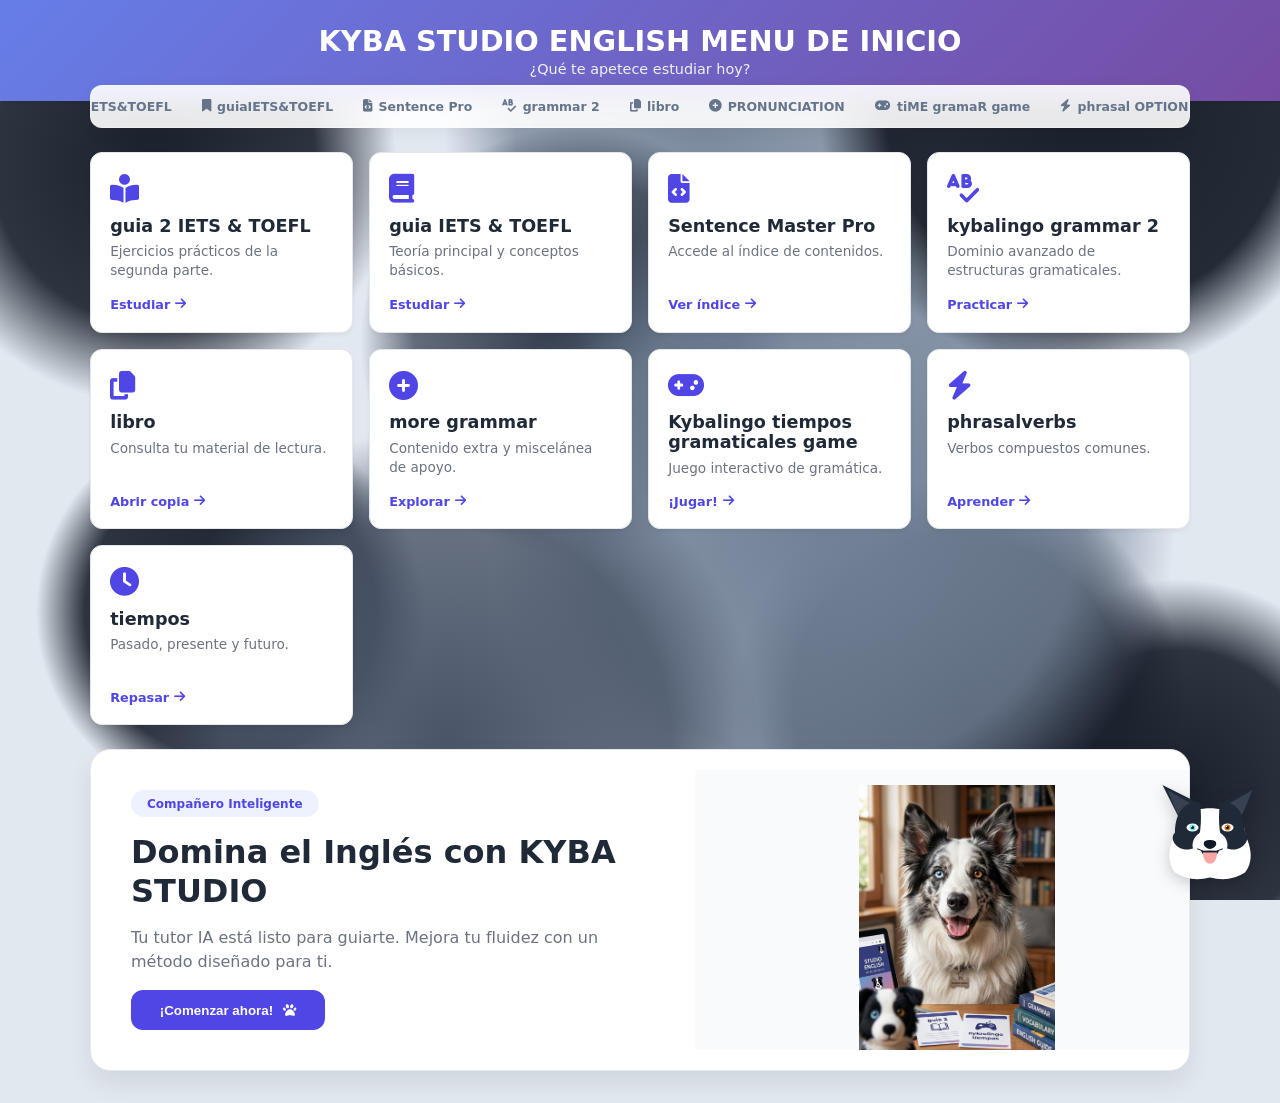
==== index.html @ 7c0a39fb "Update index.html" ====
<!DOCTYPE html>
<html lang="es">
<head>
    <meta charset="UTF-8">
    <meta name="viewport" content="width=device-width, initial-scale=1.0, user-scalable=yes">
    <title>KYBA STUDIO ENGLISH - Inicio</title>
    <link rel="stylesheet" href="https://cdnjs.cloudflare.com/ajax/libs/font-awesome/6.4.0/css/all.min.css">
    
    <style>
        :root {
            --primary: #4f46e5;
            --primary-hover: #4338ca;
            --bg-gradient: linear-gradient(135deg, #667eea 0%, #764ba2 100%);
            --card-bg: #ffffff;
            --text-color: #1f2937;
            --text-muted: #6b7280;
        }

        body {
            font-family: 'Segoe UI', system-ui, -apple-system, sans-serif;
            margin: 0;
            padding: 0;
            display: flex;
            flex-direction: column;
            align-items: center;
            min-height: 100vh;
            
            /* --- FONDO PELAJE BLUE MERLE --- */
            background-color: #e2e8f0;
            background-image: 
                radial-gradient(circle at 12% 18%, rgba(26, 32, 44, 1) 0%, rgba(26, 32, 44, 0.9) 12%, transparent 18%),
                radial-gradient(circle at 35% 82%, rgba(74, 85, 104, 1) 0%, rgba(74, 85, 104, 0.8) 20%, transparent 28%),
                radial-gradient(circle at 85% 12%, rgba(26, 32, 44, 1) 0%, rgba(26, 32, 44, 0.95) 15%, transparent 20%),
                radial-gradient(circle at 65% 58%, rgba(113, 128, 150, 1) 0%, rgba(113, 128, 150, 0.8) 25%, transparent 35%),
                radial-gradient(circle at 92% 88%, rgba(26, 32, 44, 1) 0%, rgba(26, 32, 44, 0.9) 10%, transparent 15%),
                radial-gradient(circle at 45% 38%, rgba(45, 55, 72, 1) 0%, rgba(45, 55, 72, 0.7) 18%, transparent 24%),
                radial-gradient(circle at 18% 68%, rgba(26, 32, 44, 1) 0%, rgba(26, 32, 44, 0.9) 12%, transparent 16%),
                radial-gradient(circle at 55% 15%, rgba(113, 128, 150, 0.9) 0%, rgba(113, 128, 150, 0.7) 18%, transparent 25%),
                radial-gradient(circle at 75% 78%, rgba(26, 32, 44, 1) 0%, rgba(26, 32, 44, 0.85) 14%, transparent 19%);
            background-attachment: fixed;
            background-size: cover;
        }

        header {
            background: var(--bg-gradient);
            color: white;
            width: 100%;
            text-align: center;
            padding: 1.5rem 1rem;
            box-shadow: 0 2px 4px rgba(0, 0, 0, 0.1);
        }

        header h1 { margin: 0; font-size: 1.8rem; font-weight: 800; }
        header p { margin: 0.2rem 0 0; opacity: 0.9; font-size: 0.9rem; }

        main {
            max-width: 1100px;
            width: 95%;
            margin: -1rem auto 2rem auto;
            display: flex;
            flex-direction: column;
            gap: 1.5rem;
        }

        .tabs-menu {
            display: flex;
            flex-wrap: nowrap;
            justify-content: center;
            background: rgba(255, 255, 255, 0.9);
            padding: 6px;
            border-radius: 12px;
            box-shadow: 0 4px 15px rgba(0, 0, 0, 0.05);
            overflow-x: auto;
            gap: 4px;
            -webkit-overflow-scrolling: touch; 
            backdrop-filter: blur(8px);
            border: 1px solid rgba(255, 255, 255, 0.3);
            scrollbar-width: none;
        }

        .tabs-menu::-webkit-scrollbar { display: none; }

        .tab-link {
            text-align: center;
            padding: 6px 12px;
            text-decoration: none;
            color: #64748b;
            font-weight: 700;
            border-radius: 8px;
            transition: all 0.2s cubic-bezier(0.4, 0, 0.2, 1);
            white-space: nowrap;
            display: flex;
            align-items: center;
            justify-content: center;
            gap: 0.4rem;
            font-size: 0.78rem;
            border: 1px solid transparent;
        }

        .tab-link:hover, .tab-link:active { 
            background: rgba(79, 70, 229, 0.05); 
            color: var(--primary); 
        }

        .tab-link.active { 
            background: white; 
            color: var(--primary); 
            box-shadow: 0 2px 8px rgba(0,0,0,0.1);
            border-color: #e2e8f0;
        }

        .grid-container {
            display: grid;
            grid-template-columns: repeat(auto-fill, minmax(240px, 1fr));
            gap: 1rem;
        }

        .card {
            background: white;
            border-radius: 12px;
            padding: 1.2rem;
            text-decoration: none;
            color: var(--text-color);
            box-shadow: 0 2px 4px rgba(0, 0, 0, 0.05);
            transition: all 0.2s ease;
            display: flex;
            flex-direction: column;
            justify-content: space-between;
            border: 1px solid #e5e7eb;
            min-height: 140px;
        }

        .card:hover { 
            transform: translateY(-4px); 
            box-shadow: 0 10px 15px rgba(0, 0, 0, 0.1);
        }

        .card-icon { font-size: 1.8rem; color: var(--primary); margin-bottom: 0.6rem; }
        .card h3 { margin: 0; font-size: 1.1rem; }
        .card p { color: var(--text-muted); font-size: 0.85rem; margin: 0.4rem 0 1rem; line-height: 1.4; }
        .card-footer { font-size: 0.8rem; font-weight: 700; color: var(--primary); display: flex; align-items: center; gap: 0.3rem; }

        .promo-banner {
            background: white;
            border-radius: 20px;
            display: flex;
            align-items: center;
            overflow: hidden;
            box-shadow: 0 12px 25px rgba(0, 0, 0, 0.08);
            border: 1px solid #e5e7eb;
            min-height: 280px;
        }

        .promo-content {
            padding: 2.5rem;
            flex: 1;
            display: flex;
            flex-direction: column;
            gap: 1rem;
        }

        .promo-tag {
            background: #eef2ff;
            color: var(--primary);
            padding: 0.4rem 1rem;
            border-radius: 50px;
            font-size: 0.75rem;
            font-weight: 800;
            width: fit-content;
        }

        .promo-content h2 { margin: 0; font-size: 2rem; color: var(--text-color); line-height: 1.2; }
        .promo-content p { color: var(--text-muted); font-size: 1rem; line-height: 1.5; margin: 0; }

        .promo-btn {
            background: var(--primary);
            color: white;
            padding: 0.8rem 1.8rem;
            border-radius: 12px;
            text-decoration: none;
            font-weight: 700;
            display: inline-flex;
            align-items: center;
            gap: 0.6rem;
            width: fit-content;
            transition: transform 0.2s, background 0.3s;
            cursor: pointer;
            border: none;
        }

        .promo-btn:active { transform: scale(0.95); }

        .promo-image {
            flex: 0 0 45%;
            height: 280px;
            max-height: 280px;
            background: #f8fafc;
            display: flex;
            align-items: center;
            justify-content: center;  /* Mejora la centralización horizontal del contenedor */
            overflow: hidden; 
            position: relative;
        }

        .slide-container {
            display: flex;
            width: 100%;
            height: 100%;
            animation: slide 8s infinite ease-in-out;
        }

        .slide-container img {
            width: 100%;
            height: 100%;
            object-fit: contain;
            padding: 15px;
            flex-shrink: 0; 
            max-width: 100%; 
            max-height: 100%;
            transition: all 0.2s ease;
        }

        /* --- MEJORA EXCLUSIVA PARA kybalingo2.PNG: adaptación perfecta y centrado total --- */
        .slide-container img[src*="kybalingo2.PNG"] {
    padding: 0 !important;
    object-fit: contain !important;
    object-position: center center !important;
    width: 100% !important;
    height: 100% !important;
    display: block;
    margin: 0 auto;
    background: transparent;
    transform: scale(0.96) translateX(-50px); /* Añade translateX para mover a la izquierda */
}

        /* Refuerzo en móviles para que la imagen se vea siempre centrada y con tamaño ideal */
        @media (max-width: 768px) {
            .slide-container img[src*="kybalingo2.PNG"] {
                transform: scale(0.96);       /* Pequeño respiro en pantallas pequeñas, mantiene enfoque */
                object-fit: contain;
                padding: 0;
                margin-left: -35px;
            }
            .promo-image {
                justify-content: center;
                align-items: center;
            }
        }

        @keyframes slide {
            0%, 45% { transform: translateX(0); } 
            50%, 95% { transform: translateX(-100%); } 
            100% { transform: translateX(0); } 
        }

        @media (max-width: 768px) {
            .promo-banner { flex-direction: column; }
            .promo-image { width: 100%; height: 220px; order: -1; justify-content: center; }
            .promo-content { padding: 2rem; text-align: center; align-items: center; }
            .tabs-menu { justify-content: flex-start; }
            .mascot-container { width: 80px; height: 80px; bottom: 10px; right: 10px; }
        }

        /* --- ANIMACIONES MASCOTA --- */
        .mascot-container {
            position: fixed;
            bottom: 20px;
            right: 20px;
            width: 100px;
            height: 100px;
            z-index: 1000;
            cursor: pointer;
            transition: transform 0.2s;
            -webkit-tap-highlight-color: transparent;
        }
        
        .dog-svg { width: 100%; height: 100%; filter: drop-shadow(0 4px 8px rgba(0,0,0,0.2)); }
        .dog-head { animation: breathe 4s ease-in-out infinite; transform-origin: center bottom; }
        
        @keyframes breathe { 0%, 100% { transform: translateY(0); } 50% { transform: translateY(-4px); } }
        
        /* Animación de ladrido visual */
        @keyframes bark-anim {
            0% { transform: scale(1); }
            25% { transform: scale(1.1) rotate(-5deg); }
            50% { transform: scale(1.1) rotate(5deg); }
            100% { transform: scale(1); }
        }

        .barking { animation: bark-anim 0.2s ease-in-out 2 !important; }

        .speech-bubble {
            position: absolute; top: -45px; right: 10px; background: white; padding: 8px 12px;
            border-radius: 15px; border-bottom-right-radius: 2px; font-size: 12px; font-weight: 800;
            color: var(--primary); box-shadow: 0 4px 10px rgba(0,0,0,0.1); opacity: 0;
            transition: 0.3s ease; white-space: nowrap; pointer-events: none; border: 1px solid #e5e7eb;
        }
        .mascot-container:hover .speech-bubble, .mascot-container.active-mobile .speech-bubble { 
            opacity: 1; transform: translateY(-5px); 
        }
    </style>
</head>
<body>

    <audio id="barkSound" src="https://www.myinstants.com/media/sounds/dog-bark.mp3" preload="auto"></audio>

    <header>
        <h1>KYBA STUDIO ENGLISH MENU DE INICIO</h1>
        <p>¿Qué te apetece estudiar hoy?</p>
    </header>

    <main>
        <nav class="tabs-menu">
            <a href="index.html" class="tab-link active"><i class="fas fa-home"></i> inicio</a>
            <a href="guia 2.html" class="tab-link"><i class="fas fa-book"></i> guia2IETS&TOEFL</a>
            <a href="guia.html" class="tab-link"><i class="fas fa-bookmark"></i> guiaIETS&TOEFL</a>
            <a href="Sentence Master Pro.html" class="tab-link"><i class="fas fa-file-code"></i> Sentence Pro</a>
            <a href="kybalingo grammar 2.html" class="tab-link"><i class="fas fa-spell-check"></i> grammar 2</a>
            <a href="libro - copia.html" class="tab-link"><i class="fas fa-copy"></i> libro</a>
            <a href="more grammar.html" class="tab-link"><i class="fas fa-plus-circle"></i> PRONUNCIATION</a>
            <a href="nykrolingo tiempos gramaticales.html" class="tab-link"><i class="fas fa-gamepad"></i>tiME gramaR game</a>
            <a href="phrasalverbs.html" class="tab-link"><i class="fas fa-bolt"></i> phrasal OPTION GAME</a>
            <a href="tiempos.html" class="tab-link"><i class="fas fa-clock"></i> tiempos</a>
        </nav>

        <div class="grid-container">
            <a href="guia 2.html" class="card">
                <div>
                    <div class="card-icon"><i class="fas fa-book-reader"></i></div>
                    <h3>guia 2 IETS & TOEFL</h3>
                    <p>Ejercicios prácticos de la segunda parte.</p>
                </div>
                <div class="card-footer">Estudiar <i class="fas fa-arrow-right"></i></div>
            </a>

            <a href="guia.html" class="card">
                <div>
                    <div class="card-icon"><i class="fas fa-book"></i></div>
                    <h3>guia IETS & TOEFL</h3>
                    <p>Teoría principal y conceptos básicos.</p>
                </div>
                <div class="card-footer">Estudiar <i class="fas fa-arrow-right"></i></div>
            </a>

            <a href="index.html" class="card">
                <div>
                    <div class="card-icon"><i class="fas fa-file-code"></i></div>
                    <h3>Sentence Master Pro</h3>
                    <p>Accede al índice de contenidos.</p>
                </div>
                <div class="card-footer">Ver índice <i class="fas fa-arrow-right"></i></div>
            </a>

            <a href="kybalingo grammar 2.html" class="card">
                <div>
                    <div class="card-icon"><i class="fas fa-spell-check"></i></div>
                    <h3>kybalingo grammar 2</h3>
                    <p>Dominio avanzado de estructuras gramaticales.</p>
                </div>
                <div class="card-footer">Practicar <i class="fas fa-arrow-right"></i></div>
            </a>

            <a href="libro - copia.html" class="card">
                <div>
                    <div class="card-icon"><i class="fas fa-copy"></i></div>
                    <h3>libro</h3>
                    <p>Consulta tu material de lectura.</p>
                </div>
                <div class="card-footer">Abrir copia <i class="fas fa-arrow-right"></i></div>
            </a>

            <a href="more grammar.html" class="card">
                <div>
                    <div class="card-icon"><i class="fas fa-plus-circle"></i></div>
                    <h3>more grammar</h3>
                    <p>Contenido extra y miscelánea de apoyo.</p>
                </div>
                <div class="card-footer">Explorar <i class="fas fa-arrow-right"></i></div>
            </a>

            <a href="nykrolingo tiempos gramaticales.html" class="card">
                <div>
                    <div class="card-icon"><i class="fas fa-gamepad"></i></div>
                    <h3>Kybalingo tiempos gramaticales game</h3>
                    <p>Juego interactivo de gramática.</p>
                </div>
                <div class="card-footer">¡Jugar! <i class="fas fa-arrow-right"></i></div>
            </a>

            <a href="phrasalverbs.html" class="card">
                <div>
                    <div class="card-icon"><i class="fas fa-bolt"></i></div>
                    <h3>phrasalverbs</h3>
                    <p>Verbos compuestos comunes.</p>
                </div>
                <div class="card-footer">Aprender <i class="fas fa-arrow-right"></i></div>
            </a>
            
            <a href="tiempos.html" class="card">
                <div>
                    <div class="card-icon"><i class="fas fa-clock"></i></div>
                    <h3>tiempos</h3>
                    <p>Pasado, presente y futuro.</p>
                </div>
                <div class="card-footer">Repasar <i class="fas fa-arrow-right"></i></div>
            </a>
        </div>

        <section class="promo-banner">
            <div class="promo-content">
                <span class="promo-tag">Compañero Inteligente</span>
                <h2>Domina el Inglés con <strong>KYBA STUDIO</strong></h2>
                <p>Tu tutor IA está listo para guiarte. Mejora tu fluidez con un método diseñado para ti.</p>
                <button onclick="handleBark(event)" class="promo-btn">
                    ¡Comenzar ahora! <i class="fas fa-paw"></i>
                </button>
            </div>
            <div class="promo-image">
                <div class="slide-container">
                    <img src="kybalingo.png" alt="Nykro Tutor 1">
                    <img src="kybalingo2.PNG" alt="Nykro Tutor 2 - Kyba Studio">
                </div>
            </div>
        </section>
    </main>

    <div class="mascot-container" id="mascot" onclick="handleBark(null)" ontouchstart="handleBark(null)">
        <div class="speech-bubble" id="bubble">Woof! Let's go! 🐾</div>
        <svg class="dog-svg" viewBox="0 0 200 200" xmlns="http://www.w3.org/2000/svg">
            <g class="dog-head" id="dogHead">
                <path d="M 25,120 Q 10,160 30,185 Q 60,205 100,195 Q 140,205 170,185 Q 190,160 175,120 C 150,160 50,160 25,120 Z" fill="#ffffff" />
                <path d="M 45,90 L 5,10 L 85,50 Z" fill="#1f2937" /><path d="M 40,80 L 15,20 L 75,55 Z" fill="#374151" />
                <path d="M 155,90 L 195,10 L 115,50 Z" fill="#1f2937" /><path d="M 160,80 L 185,20 L 125,55 Z" fill="#374151" />
                <path d="M 30,105 C 15,140 30,175 100,175 C 170,175 185,140 170,105 C 170,40 30,40 30,105 Z" fill="#ffffff" />
                <path d="M 30,105 C 15,120 40,150 70,135 C 80,120 85,85 80,45 C 50,40 30,65 30,105 Z" fill="#1f2937" />
                <path d="M 170,105 C 185,120 160,150 130,135 C 120,120 115,85 120,45 C 150,40 170,65 170,105 Z" fill="#1f2937" />
                <ellipse cx="65" cy="95" rx="12" ry="8" fill="#ffffff" /><circle cx="65" cy="95" r="6" fill="#67e8f9" /><circle cx="65" cy="95" r="3" fill="#000000" /><circle cx="63" cy="93" r="1.5" fill="#ffffff" />
                <ellipse cx="135" cy="95" rx="12" ry="8" fill="#ffffff" /><circle cx="135" cy="95" r="6" fill="#d97706" /><circle cx="135" cy="95" r="3" fill="#000000" /><circle cx="133" cy="93" r="1.5" fill="#ffffff" />
                <ellipse cx="100" cy="130" rx="35" ry="30" fill="#ffffff" />
                <path d="M 88,125 C 88,118 112,118 112,125 C 115,132 105,138 100,138 C 95,138 85,132 88,125 Z" fill="#111827" />
                <path d="M 82,142 C 90,160 110,160 118,142 Z" fill="#1f2937" /><path d="M 86,145 C 86,175 114,175 114,145 Z" fill="#fca5a5" />
                <path d="M 75,138 Q 88,145 100,142 Q 112,145 125,138" fill="none" stroke="#111827" stroke-width="2" stroke-linecap="round" />
            </g>
        </svg>
    </div>

    <script>
        function handleBark(event) {
            if(event) event.preventDefault();

            const audio = document.getElementById('barkSound');
            const mascot = document.getElementById('mascot');
            const bubble = document.getElementById('bubble');
            
            audio.currentTime = 0;
            audio.play().catch(e => console.log("Interacción requerida para audio"));

            mascot.classList.add('barking');
            mascot.classList.add('active-mobile');
            bubble.style.opacity = '1';
            bubble.innerText = "Woof! Woof! 🐾";

            setTimeout(() => {
                mascot.classList.remove('barking');
                setTimeout(() => {
                    mascot.classList.remove('active-mobile');
                    bubble.style.opacity = '';
                    bubble.innerText = "Ready? 🤓🐾";
                    
                    if(event) {
                        window.location.href = "nykrolingo tiempos gramaticales.html";
                    }
                }, 1000);
            }, 400);
        }

        const tabsMenu = document.querySelector('.tabs-menu');
        let isDown = false;
        let scrollLeft;
        let startX;

        if(tabsMenu) {
            tabsMenu.addEventListener('mousedown', (e) => {
                isDown = true;
                startX = e.pageX - tabsMenu.offsetLeft;
                scrollLeft = tabsMenu.scrollLeft;
            });
            tabsMenu.addEventListener('mouseleave', () => isDown = false);
            tabsMenu.addEventListener('mouseup', () => isDown = false);
            tabsMenu.addEventListener('mousemove', (e) => {
                if (!isDown) return;
                e.preventDefault();
                const x = e.pageX - tabsMenu.offsetLeft;
                const walk = (x - startX) * 2;
                tabsMenu.scrollLeft = scrollLeft - walk;
            });
        }
    </script>
</body>
</html>
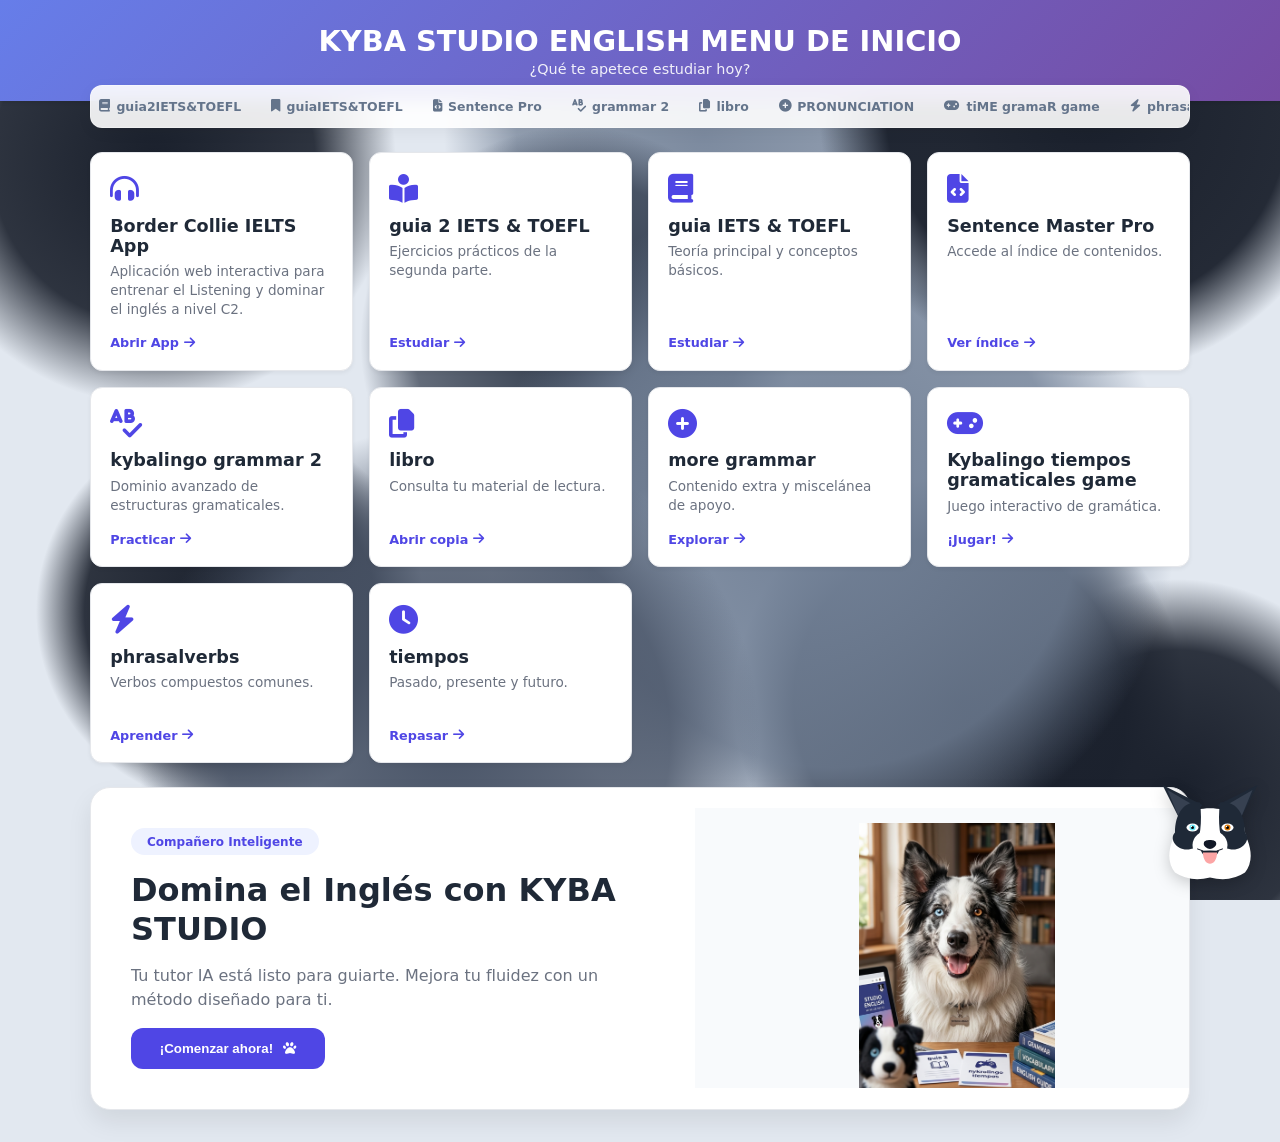
==== commit 30461015: "Update index.html" ====
--- a/index.html
+++ b/index.html
@@ -197,7 +197,7 @@
             background: #f8fafc;
             display: flex;
             align-items: center;
-            justify-content: center;  /* Mejora la centralización horizontal del contenedor */
+            justify-content: center;
             overflow: hidden; 
             position: relative;
         }
@@ -220,26 +220,24 @@
             transition: all 0.2s ease;
         }
 
-        /* --- MEJORA EXCLUSIVA PARA kybalingo2.PNG: adaptación perfecta y centrado total --- */
         .slide-container img[src*="kybalingo2.PNG"] {
-    padding: 0 !important;
-    object-fit: contain !important;
-    object-position: center center !important;
-    width: 100% !important;
-    height: 100% !important;
-    display: block;
-    margin: 0 auto;
-    background: transparent;
-    transform: scale(0.96) translateX(-50px); /* Añade translateX para mover a la izquierda */
-}
-
-        /* Refuerzo en móviles para que la imagen se vea siempre centrada y con tamaño ideal */
+            padding: 0 !important;
+            object-fit: contain !important;
+            object-position: center center !important;
+            width: 100% !important;
+            height: 100% !important;
+            display: block;
+            margin: 0 auto;
+            background: transparent;
+            transform: scale(0.96) translateX(-50px);
+        }
+
         @media (max-width: 768px) {
             .slide-container img[src*="kybalingo2.PNG"] {
-                transform: scale(0.96);       /* Pequeño respiro en pantallas pequeñas, mantiene enfoque */
+                transform: scale(0.96);
                 object-fit: contain;
                 padding: 0;
-                margin-left: -35px;
+                margin-left: -50px;
             }
             .promo-image {
                 justify-content: center;
@@ -279,7 +277,6 @@
         
         @keyframes breathe { 0%, 100% { transform: translateY(0); } 50% { transform: translateY(-4px); } }
         
-        /* Animación de ladrido visual */
         @keyframes bark-anim {
             0% { transform: scale(1); }
             25% { transform: scale(1.1) rotate(-5deg); }
@@ -312,6 +309,7 @@
     <main>
         <nav class="tabs-menu">
             <a href="index.html" class="tab-link active"><i class="fas fa-home"></i> inicio</a>
+            <a href="border-collie-ielts/index.html" class="tab-link"><i class="fas fa-headphones"></i> IELTS C2 App</a>
             <a href="guia 2.html" class="tab-link"><i class="fas fa-book"></i> guia2IETS&TOEFL</a>
             <a href="guia.html" class="tab-link"><i class="fas fa-bookmark"></i> guiaIETS&TOEFL</a>
             <a href="Sentence Master Pro.html" class="tab-link"><i class="fas fa-file-code"></i> Sentence Pro</a>
@@ -324,6 +322,14 @@
         </nav>
 
         <div class="grid-container">
+            <a href="border-collie-ielts/index.html" class="card">
+                <div>
+                    <div class="card-icon"><i class="fas fa-headphones-alt"></i></div>
+                    <h3>Border Collie IELTS App</h3>
+                    <p>Aplicación web interactiva para entrenar el Listening y dominar el inglés a nivel C2.</p>
+                </div>
+                <div class="card-footer">Abrir App <i class="fas fa-arrow-right"></i></div>
+            </a>
             <a href="guia 2.html" class="card">
                 <div>
                     <div class="card-icon"><i class="fas fa-book-reader"></i></div>
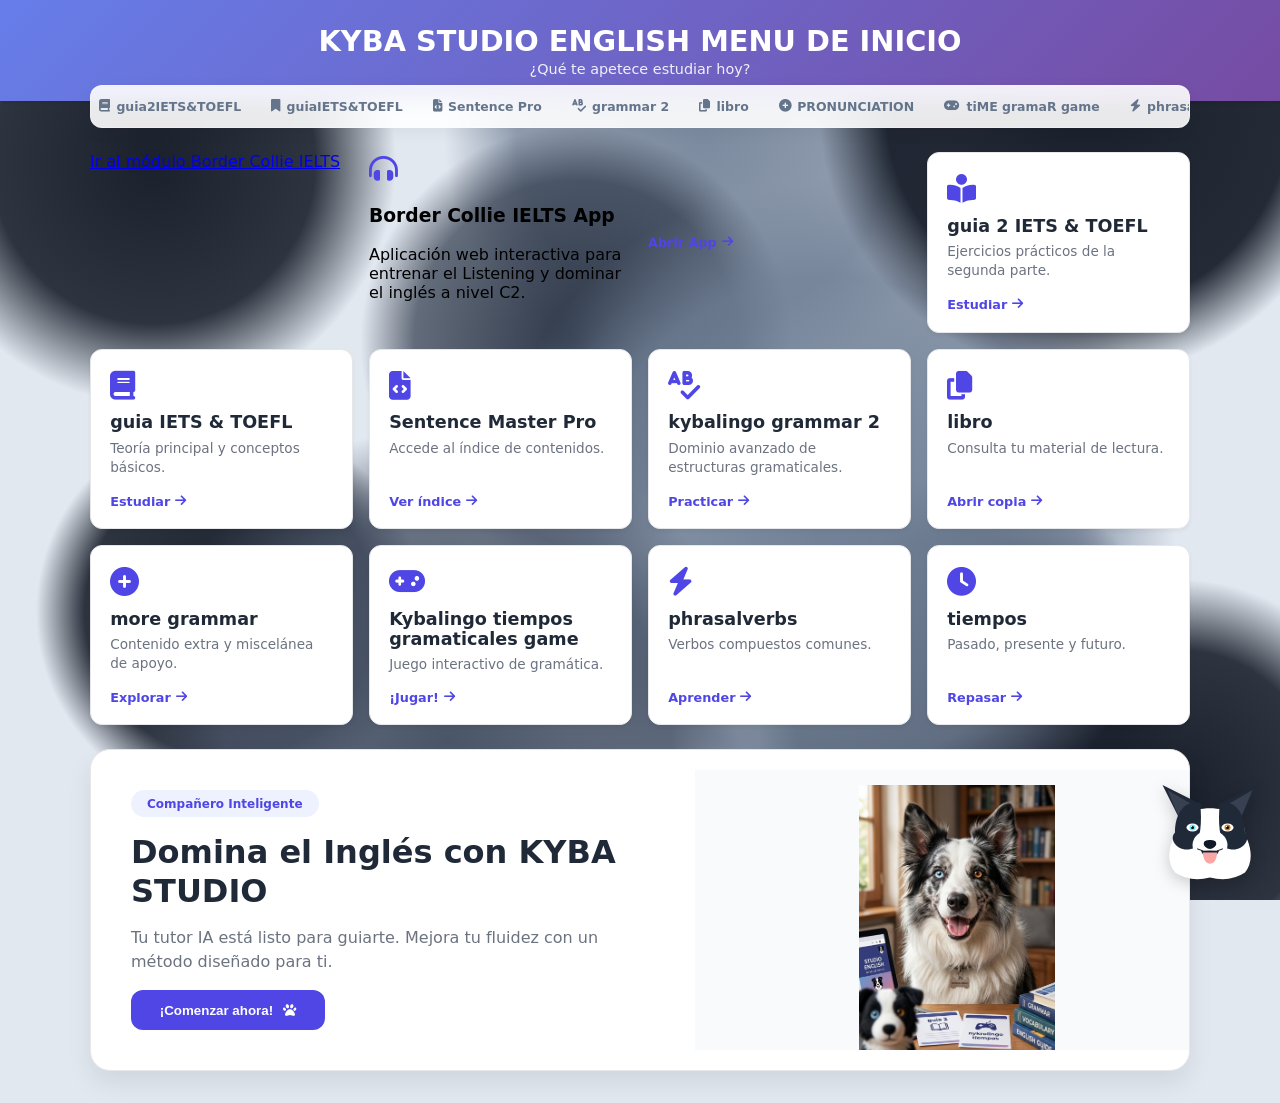
==== commit 2e789874: "Update index.html" ====
--- a/index.html
+++ b/index.html
@@ -322,7 +322,7 @@
         </nav>
 
         <div class="grid-container">
-            <a href="border-collie-ielts/index.html" class="card">
+           <a href="border-collie-ielts/dist/index.html">Ir al módulo Border Collie IELTS</a>
                 <div>
                     <div class="card-icon"><i class="fas fa-headphones-alt"></i></div>
                     <h3>Border Collie IELTS App</h3>
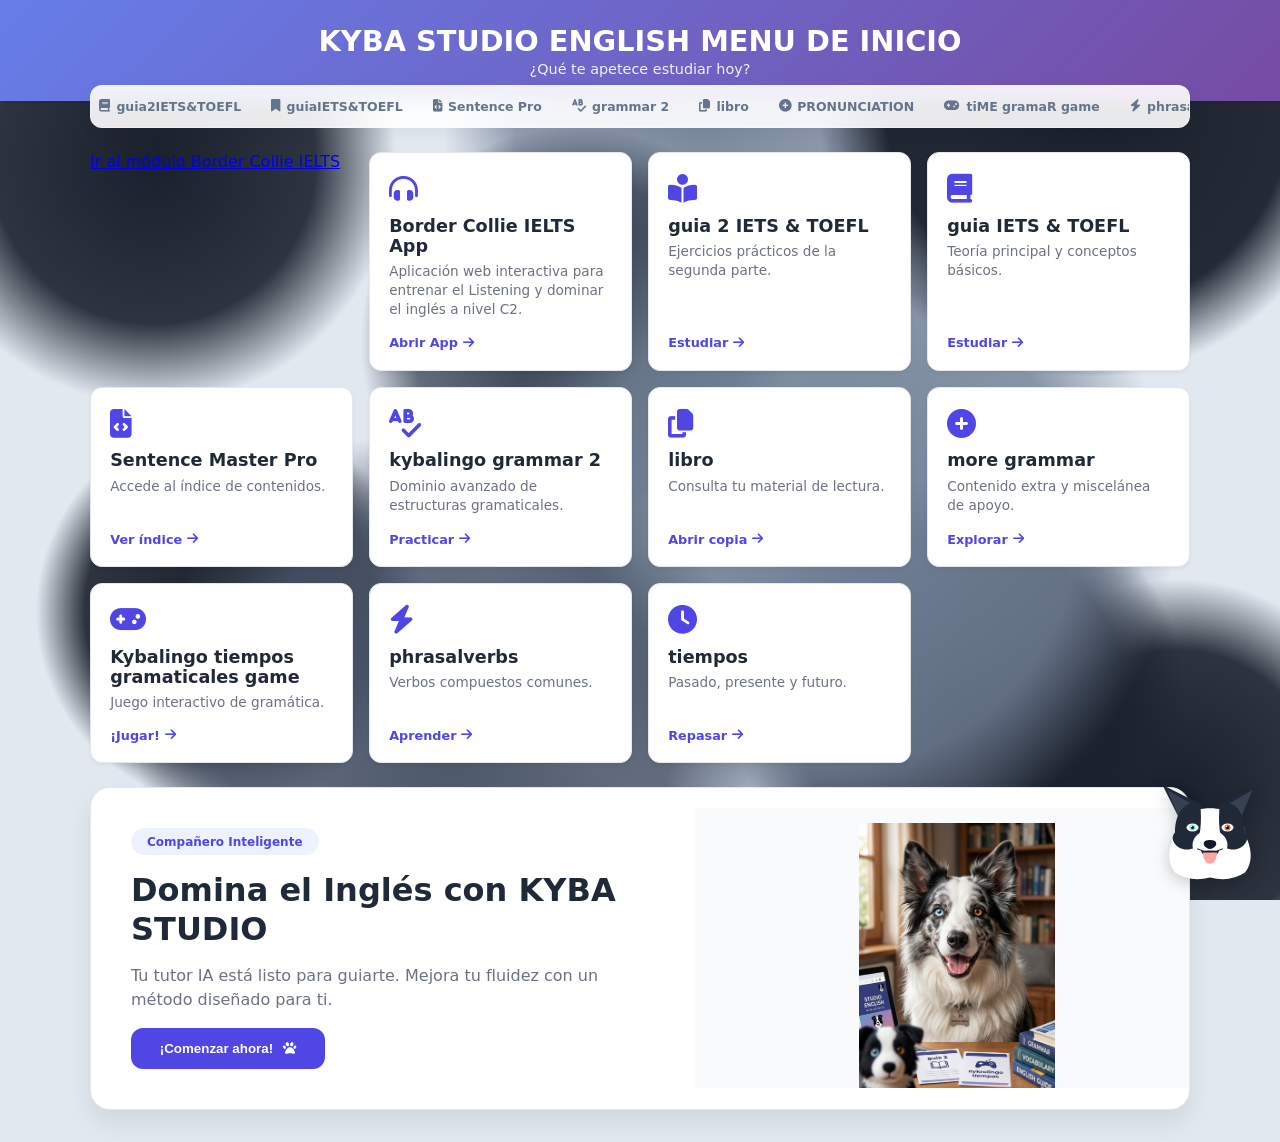
==== commit da88eb49: "Update index.html" ====
--- a/index.html
+++ b/index.html
@@ -322,7 +322,10 @@
         </nav>
 
         <div class="grid-container">
-           <a href="border-collie-ielts/dist/index.html">Ir al módulo Border Collie IELTS</a>
+            <a href="https://ais-pre-epwscubag3ck57j2hk263q-703110320938.us-east1.run.app" target="_blank">
+  Ir al módulo Border Collie IELTS
+</a>
+            <a href="index.html" class="card">
                 <div>
                     <div class="card-icon"><i class="fas fa-headphones-alt"></i></div>
                     <h3>Border Collie IELTS App</h3>
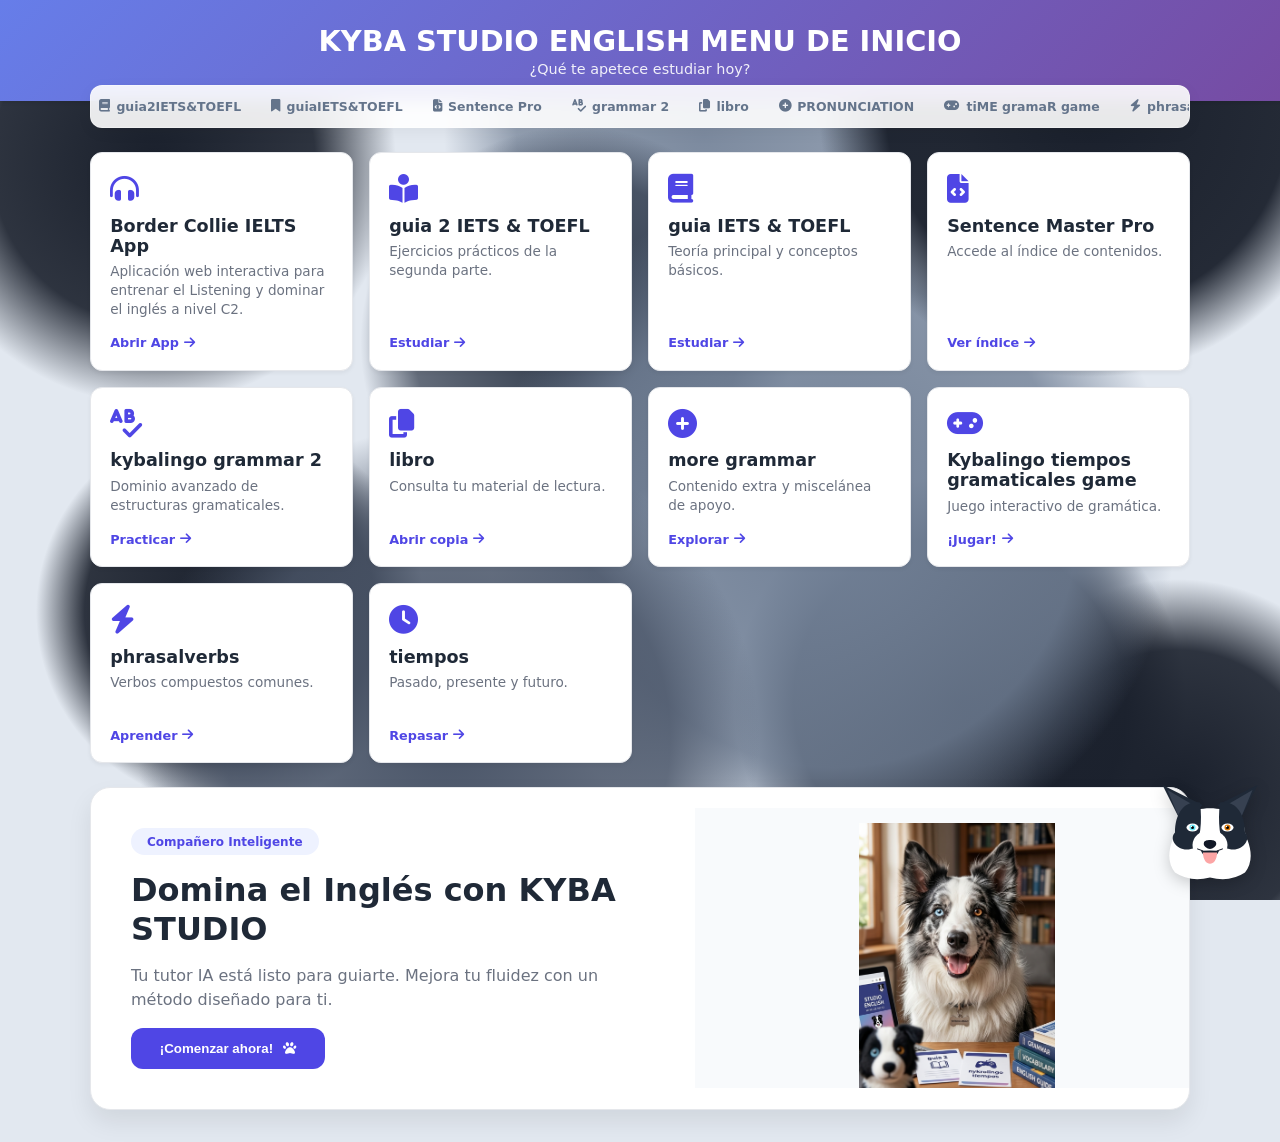
==== commit 372f6d16: "Update index.html" ====
--- a/index.html
+++ b/index.html
@@ -309,7 +309,10 @@
     <main>
         <nav class="tabs-menu">
             <a href="index.html" class="tab-link active"><i class="fas fa-home"></i> inicio</a>
-            <a href="border-collie-ielts/index.html" class="tab-link"><i class="fas fa-headphones"></i> IELTS C2 App</a>
+            
+            <!-- ENLACE MODIFICADO A LA CARPETA LOCAL -->
+            <a href="border-collie-ielts/index.html" target="_blank" class="tab-link"><i class="fas fa-headphones"></i> IELTS C2 App</a>
+            
             <a href="guia 2.html" class="tab-link"><i class="fas fa-book"></i> guia2IETS&TOEFL</a>
             <a href="guia.html" class="tab-link"><i class="fas fa-bookmark"></i> guiaIETS&TOEFL</a>
             <a href="Sentence Master Pro.html" class="tab-link"><i class="fas fa-file-code"></i> Sentence Pro</a>
@@ -322,10 +325,9 @@
         </nav>
 
         <div class="grid-container">
-            <a href="https://ais-pre-epwscubag3ck57j2hk263q-703110320938.us-east1.run.app" target="_blank">
-  Ir al módulo Border Collie IELTS
-</a>
-            <a href="index.html" class="card">
+            
+            <!-- TARJETA MODIFICADA A LA CARPETA LOCAL -->
+            <a href="border-collie-ielts/index.html" target="_blank" class="card">
                 <div>
                     <div class="card-icon"><i class="fas fa-headphones-alt"></i></div>
                     <h3>Border Collie IELTS App</h3>
@@ -333,6 +335,7 @@
                 </div>
                 <div class="card-footer">Abrir App <i class="fas fa-arrow-right"></i></div>
             </a>
+            
             <a href="guia 2.html" class="card">
                 <div>
                     <div class="card-icon"><i class="fas fa-book-reader"></i></div>
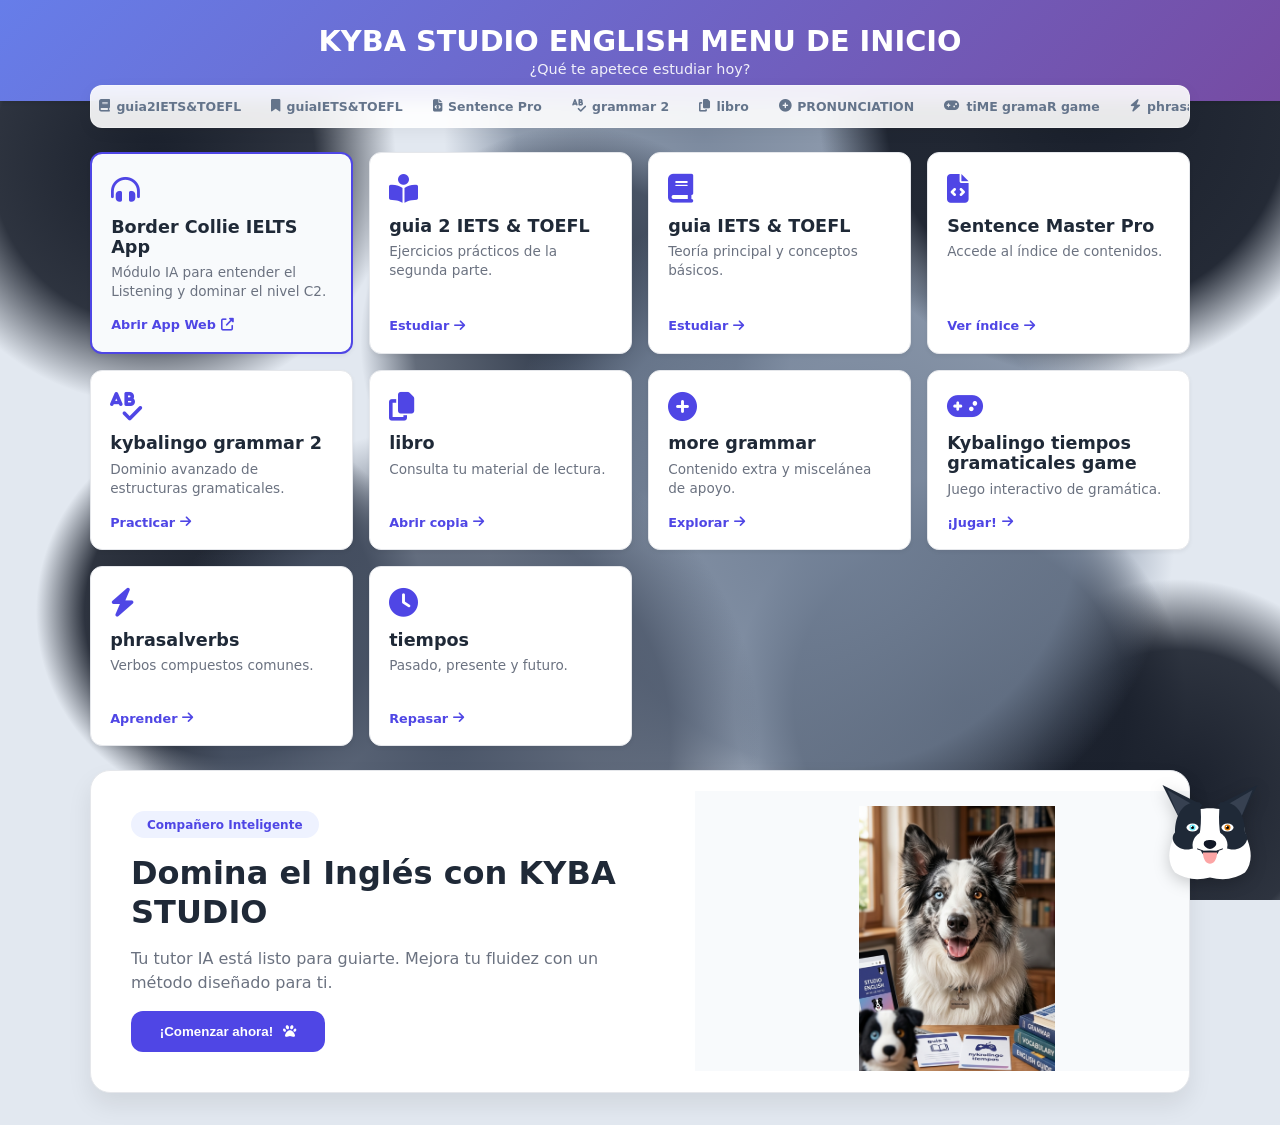
==== commit 1914c9e5: "Update index.html" ====
--- a/index.html
+++ b/index.html
@@ -24,8 +24,6 @@
             flex-direction: column;
             align-items: center;
             min-height: 100vh;
-            
-            /* --- FONDO PELAJE BLUE MERLE --- */
             background-color: #e2e8f0;
             background-image: 
                 radial-gradient(circle at 12% 18%, rgba(26, 32, 44, 1) 0%, rgba(26, 32, 44, 0.9) 12%, transparent 18%),
@@ -243,20 +241,17 @@
                 justify-content: center;
                 align-items: center;
             }
-        }
-
-        @keyframes slide {
-            0%, 45% { transform: translateX(0); } 
-            50%, 95% { transform: translateX(-100%); } 
-            100% { transform: translateX(0); } 
-        }
-
-        @media (max-width: 768px) {
             .promo-banner { flex-direction: column; }
             .promo-image { width: 100%; height: 220px; order: -1; justify-content: center; }
             .promo-content { padding: 2rem; text-align: center; align-items: center; }
             .tabs-menu { justify-content: flex-start; }
             .mascot-container { width: 80px; height: 80px; bottom: 10px; right: 10px; }
+        }
+
+        @keyframes slide {
+            0%, 45% { transform: translateX(0); } 
+            50%, 95% { transform: translateX(-100%); } 
+            100% { transform: translateX(0); } 
         }
 
         /* --- ANIMACIONES MASCOTA --- */
@@ -310,8 +305,8 @@
         <nav class="tabs-menu">
             <a href="index.html" class="tab-link active"><i class="fas fa-home"></i> inicio</a>
             
-            <!-- ENLACE MODIFICADO A LA CARPETA LOCAL -->
-            <a href="border-collie-ielts/index.html" target="_blank" class="tab-link"><i class="fas fa-headphones"></i> IELTS C2 App</a>
+            <!-- ENLACE DE LA APP AQUI -->
+            <a href="https://ais-pre-epwscubag3ck57j2hk263q-703110320938.us-east1.run.app" target="_blank" class="tab-link"><i class="fas fa-headphones"></i> IELTS C2 App</a>
             
             <a href="guia 2.html" class="tab-link"><i class="fas fa-book"></i> guia2IETS&TOEFL</a>
             <a href="guia.html" class="tab-link"><i class="fas fa-bookmark"></i> guiaIETS&TOEFL</a>
@@ -326,14 +321,14 @@
 
         <div class="grid-container">
             
-            <!-- TARJETA MODIFICADA A LA CARPETA LOCAL -->
-            <a href="border-collie-ielts/index.html" target="_blank" class="card">
+            <!-- TARJETA DE APLICACIÓN AQUÍ -->
+            <a href="https://ais-pre-epwscubag3ck57j2hk263q-703110320938.us-east1.run.app" target="_blank" class="card" style="border: 2px solid var(--primary); background: #f8fafc;">
                 <div>
                     <div class="card-icon"><i class="fas fa-headphones-alt"></i></div>
                     <h3>Border Collie IELTS App</h3>
-                    <p>Aplicación web interactiva para entrenar el Listening y dominar el inglés a nivel C2.</p>
-                </div>
-                <div class="card-footer">Abrir App <i class="fas fa-arrow-right"></i></div>
+                    <p>Módulo IA para entender el Listening y dominar el nivel C2.</p>
+                </div>
+                <div class="card-footer">Abrir App Web <i class="fas fa-external-link-alt"></i></div>
             </a>
             
             <a href="guia 2.html" class="card">
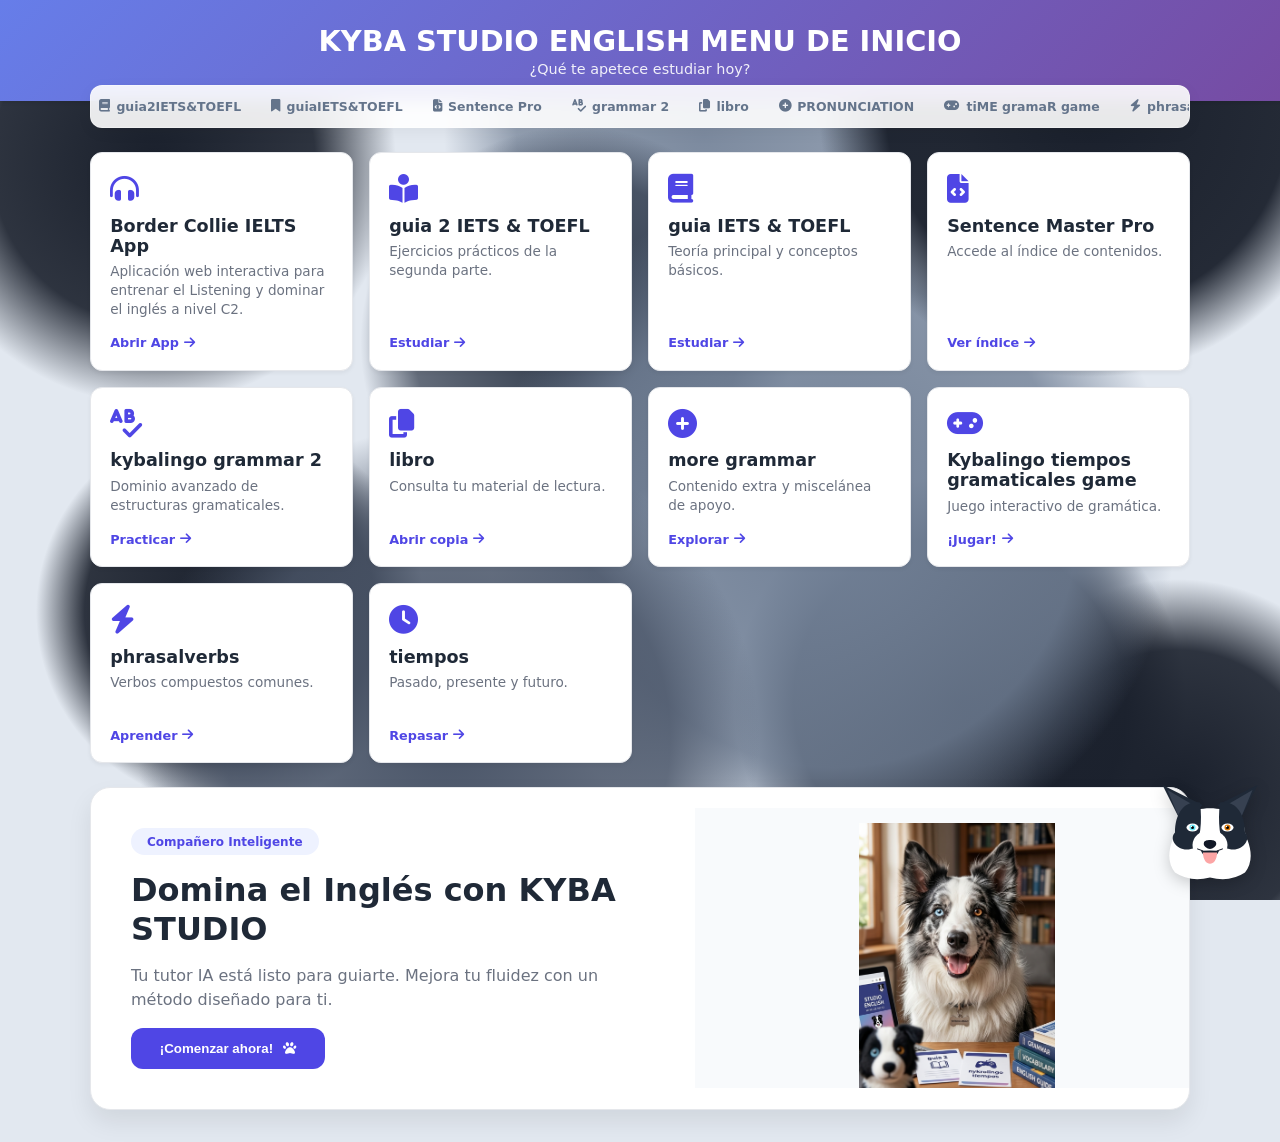
==== commit 989cb4e4: "Update index.html" ====
--- a/index.html
+++ b/index.html
@@ -24,6 +24,8 @@
             flex-direction: column;
             align-items: center;
             min-height: 100vh;
+            
+            /* --- FONDO PELAJE BLUE MERLE --- */
             background-color: #e2e8f0;
             background-image: 
                 radial-gradient(circle at 12% 18%, rgba(26, 32, 44, 1) 0%, rgba(26, 32, 44, 0.9) 12%, transparent 18%),
@@ -241,17 +243,20 @@
                 justify-content: center;
                 align-items: center;
             }
+        }
+
+        @keyframes slide {
+            0%, 45% { transform: translateX(0); } 
+            50%, 95% { transform: translateX(-100%); } 
+            100% { transform: translateX(0); } 
+        }
+
+        @media (max-width: 768px) {
             .promo-banner { flex-direction: column; }
             .promo-image { width: 100%; height: 220px; order: -1; justify-content: center; }
             .promo-content { padding: 2rem; text-align: center; align-items: center; }
             .tabs-menu { justify-content: flex-start; }
             .mascot-container { width: 80px; height: 80px; bottom: 10px; right: 10px; }
-        }
-
-        @keyframes slide {
-            0%, 45% { transform: translateX(0); } 
-            50%, 95% { transform: translateX(-100%); } 
-            100% { transform: translateX(0); } 
         }
 
         /* --- ANIMACIONES MASCOTA --- */
@@ -304,9 +309,8 @@
     <main>
         <nav class="tabs-menu">
             <a href="index.html" class="tab-link active"><i class="fas fa-home"></i> inicio</a>
-            
-            <!-- ENLACE DE LA APP AQUI -->
-            <a href="https://ais-pre-epwscubag3ck57j2hk263q-703110320938.us-east1.run.app" target="_blank" class="tab-link"><i class="fas fa-headphones"></i> IELTS C2 App</a>
+            <!-- NUEVO ENLACE CON TU URL FINAL -->
+            <a href="https://border-collie-ielts-607551630718.us-west1.run.app" target="_blank" class="tab-link"><i class="fas fa-headphones"></i> IELTS C2 App</a>
             
             <a href="guia 2.html" class="tab-link"><i class="fas fa-book"></i> guia2IETS&TOEFL</a>
             <a href="guia.html" class="tab-link"><i class="fas fa-bookmark"></i> guiaIETS&TOEFL</a>
@@ -320,15 +324,14 @@
         </nav>
 
         <div class="grid-container">
-            
-            <!-- TARJETA DE APLICACIÓN AQUÍ -->
-            <a href="https://ais-pre-epwscubag3ck57j2hk263q-703110320938.us-east1.run.app" target="_blank" class="card" style="border: 2px solid var(--primary); background: #f8fafc;">
+            <!-- NUEVO ENLACE CON TU URL FINAL -->
+            <a href="https://border-collie-ielts-607551630718.us-west1.run.app" target="_blank" class="card">
                 <div>
                     <div class="card-icon"><i class="fas fa-headphones-alt"></i></div>
                     <h3>Border Collie IELTS App</h3>
-                    <p>Módulo IA para entender el Listening y dominar el nivel C2.</p>
-                </div>
-                <div class="card-footer">Abrir App Web <i class="fas fa-external-link-alt"></i></div>
+                    <p>Aplicación web interactiva para entrenar el Listening y dominar el inglés a nivel C2.</p>
+                </div>
+                <div class="card-footer">Abrir App <i class="fas fa-arrow-right"></i></div>
             </a>
             
             <a href="guia 2.html" class="card">
